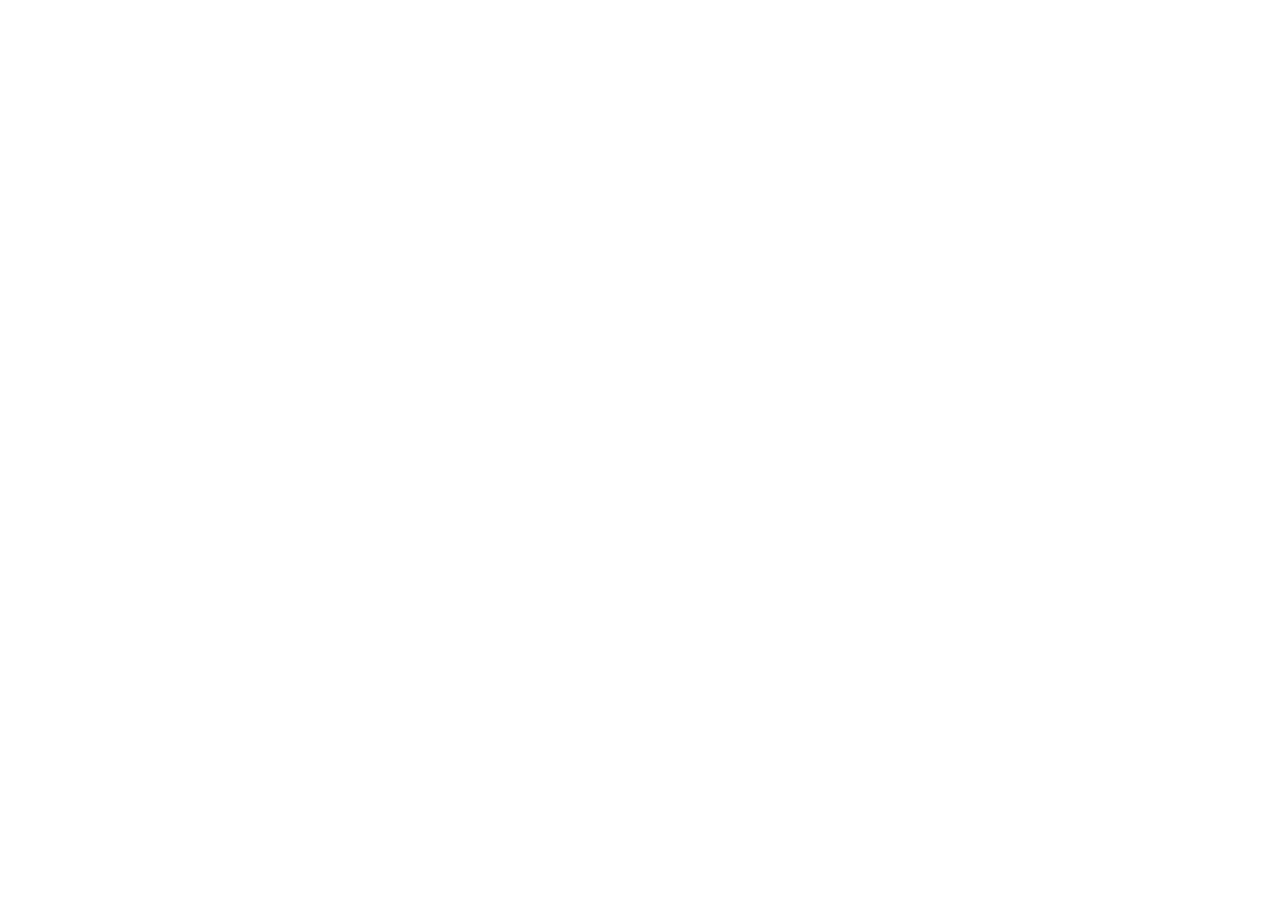
==== tela_login.html @ 497da974 "add os elementos do projeto" ====
<!DOCTYPE html>
<html lang="pt-br">
<head>
    <meta charset="UTF-8">
    <meta name="viewport" content="width=device-width, initial-scale=1.0">
    <link rel="stylesheet" href="stilos/tela_login.css">
    <link rel="shortcut icon" href="favicon.ico" type="image/x-icon">
    <title>tela de login</title>
</head>
<body>
    <form action="get"></form>
</body>
</html>
---- stilos/tela_login.css ----
@charset "utf-8";
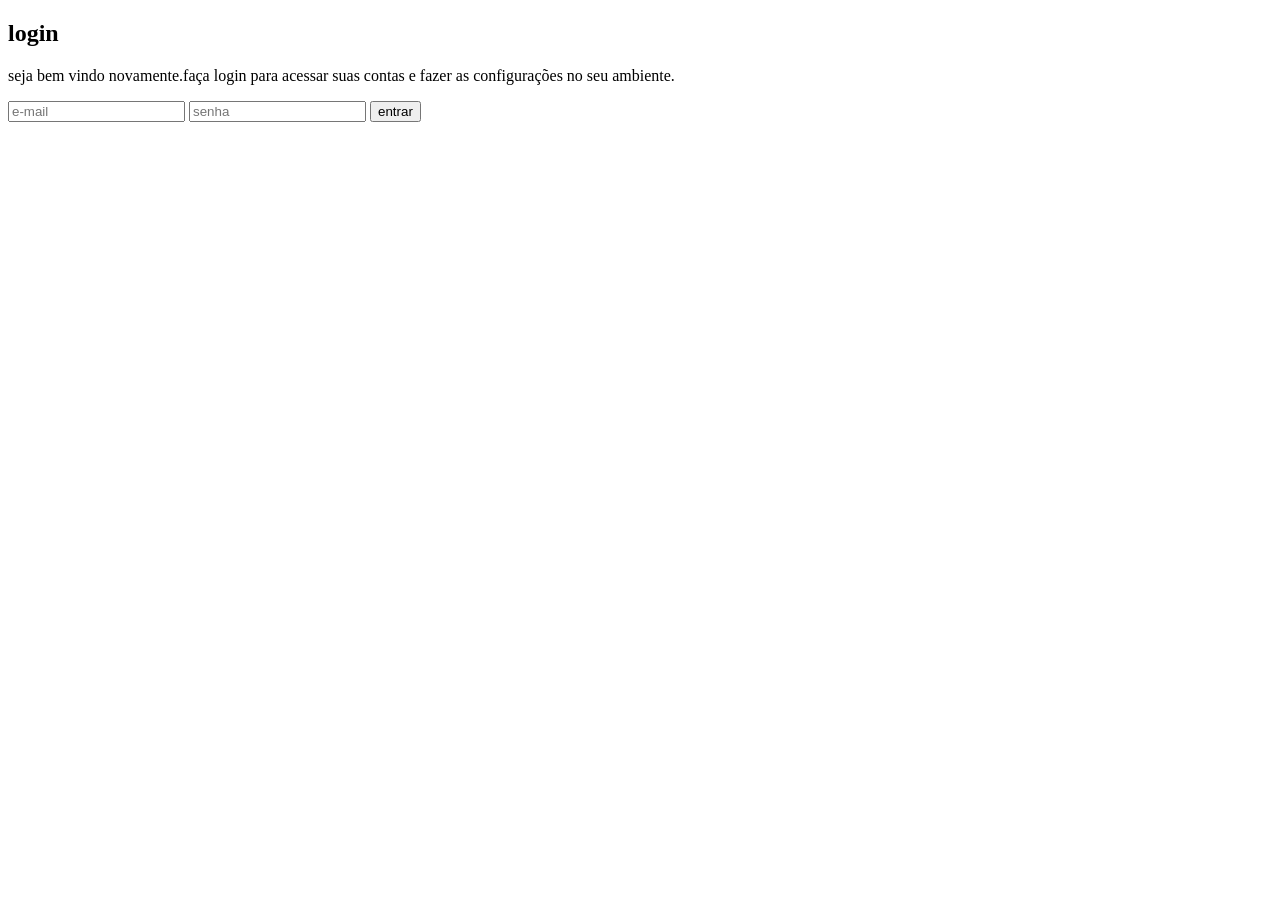
==== commit 86c136ab: "estrutura html criada" ====
--- a/tela_login.html
+++ b/tela_login.html
@@ -8,6 +8,24 @@
     <title>tela de login</title>
 </head>
 <body>
-    <form action="get"></form>
+    <main>
+        <section id="login">
+            <div id="imagem">
+
+            </div id="formulario">
+                <h1>login</h1>
+                <p>seja bem vindo novamente.faça login para acessar suas contas e fazer as configurações no seu ambiente.</p>
+                <form action="login.php" method="post" >
+                    <input type="email" placeholder="e-mail">
+                    <input type="password" placeholder="senha">
+                    <button>entrar</button>
+                    
+                </form>
+
+            <div>
+
+            </div>
+        </section>
+    </main>
 </body>
 </html>
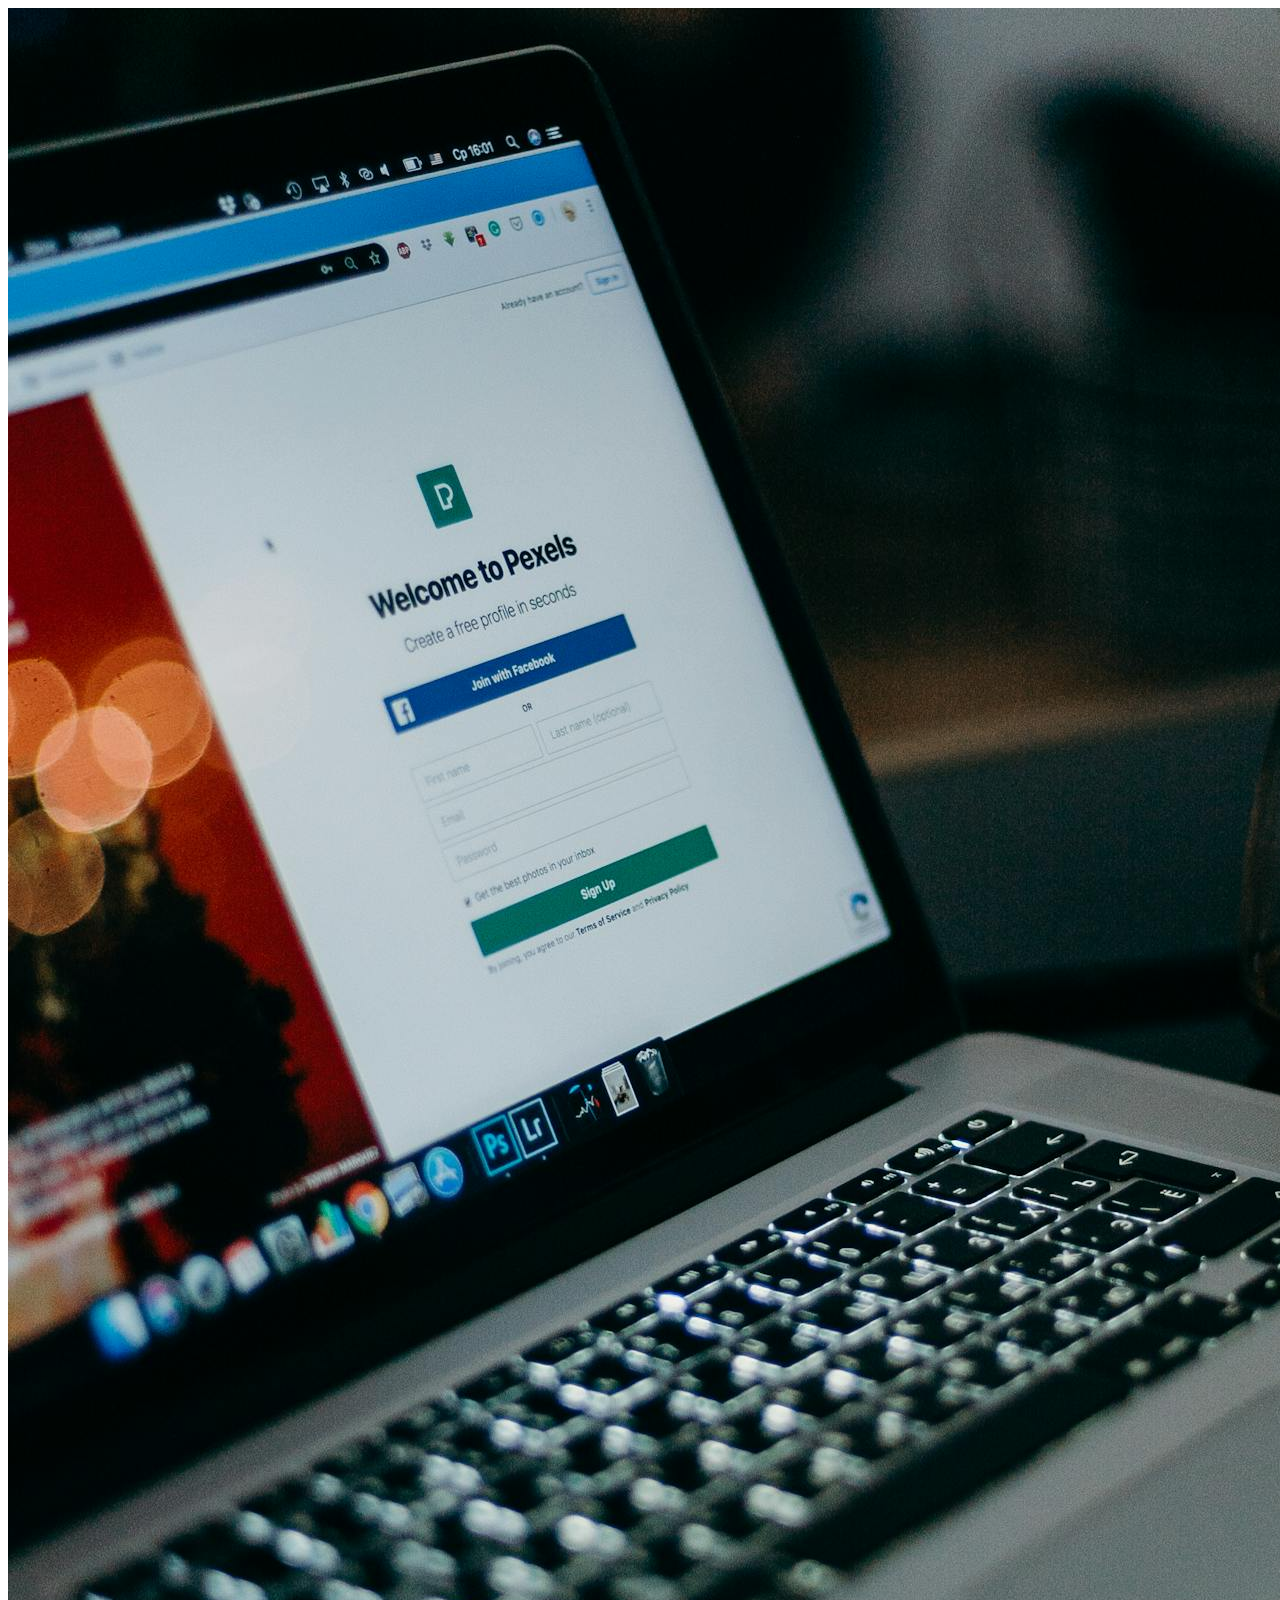
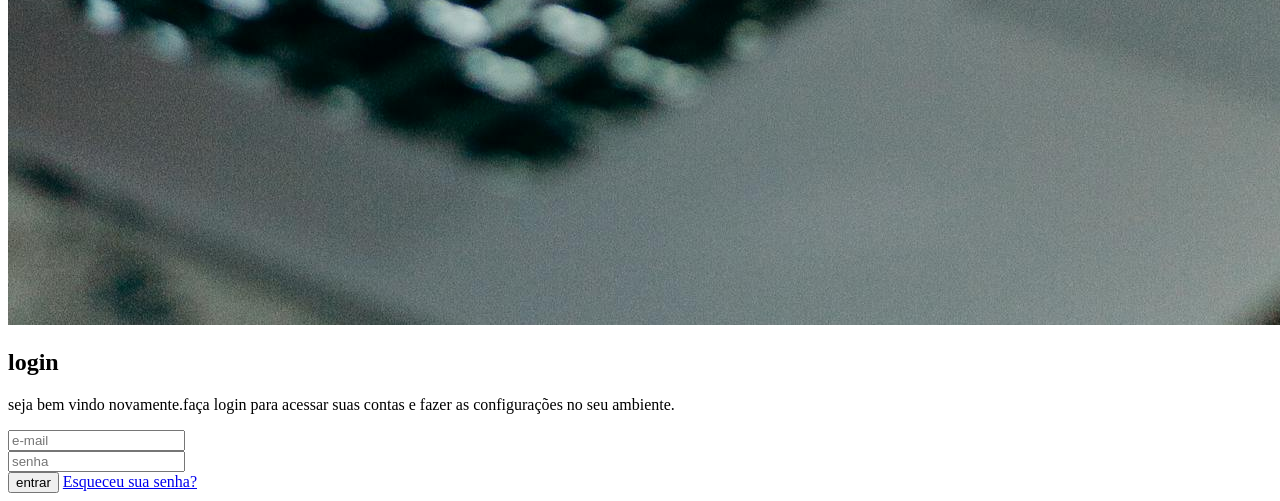
==== commit d5777370: "Update tela_login.html" ====
--- a/tela_login.html
+++ b/tela_login.html
@@ -4,27 +4,27 @@
     <meta charset="UTF-8">
     <meta name="viewport" content="width=device-width, initial-scale=1.0">
     <link rel="stylesheet" href="stilos/tela_login.css">
-    <link rel="shortcut icon" href="favicon.ico" type="image/x-icon">
+    <link rel="shortcut icon" href="favicon.png" type="image/x-icon">
     <title>tela de login</title>
 </head>
 <body>
     <main>
         <section id="login">
             <div id="imagem">
-
+                    <img src="imagens/tela_login.jpg" alt="tela de login">
             </div id="formulario">
                 <h1>login</h1>
                 <p>seja bem vindo novamente.faça login para acessar suas contas e fazer as configurações no seu ambiente.</p>
+                
                 <form action="login.php" method="post" >
-                    <input type="email" placeholder="e-mail">
-                    <input type="password" placeholder="senha">
+                    <input type="email" placeholder="e-mail"><br>
+                    <input type="password" placeholder="senha"><br>
                     <button>entrar</button>
-                    
+                    <a href="#">Esqueceu sua senha?</a>
                 </form>
-
-            <div>
-
-            </div>
+                <div>
+            
+                </div>
         </section>
     </main>
 </body>
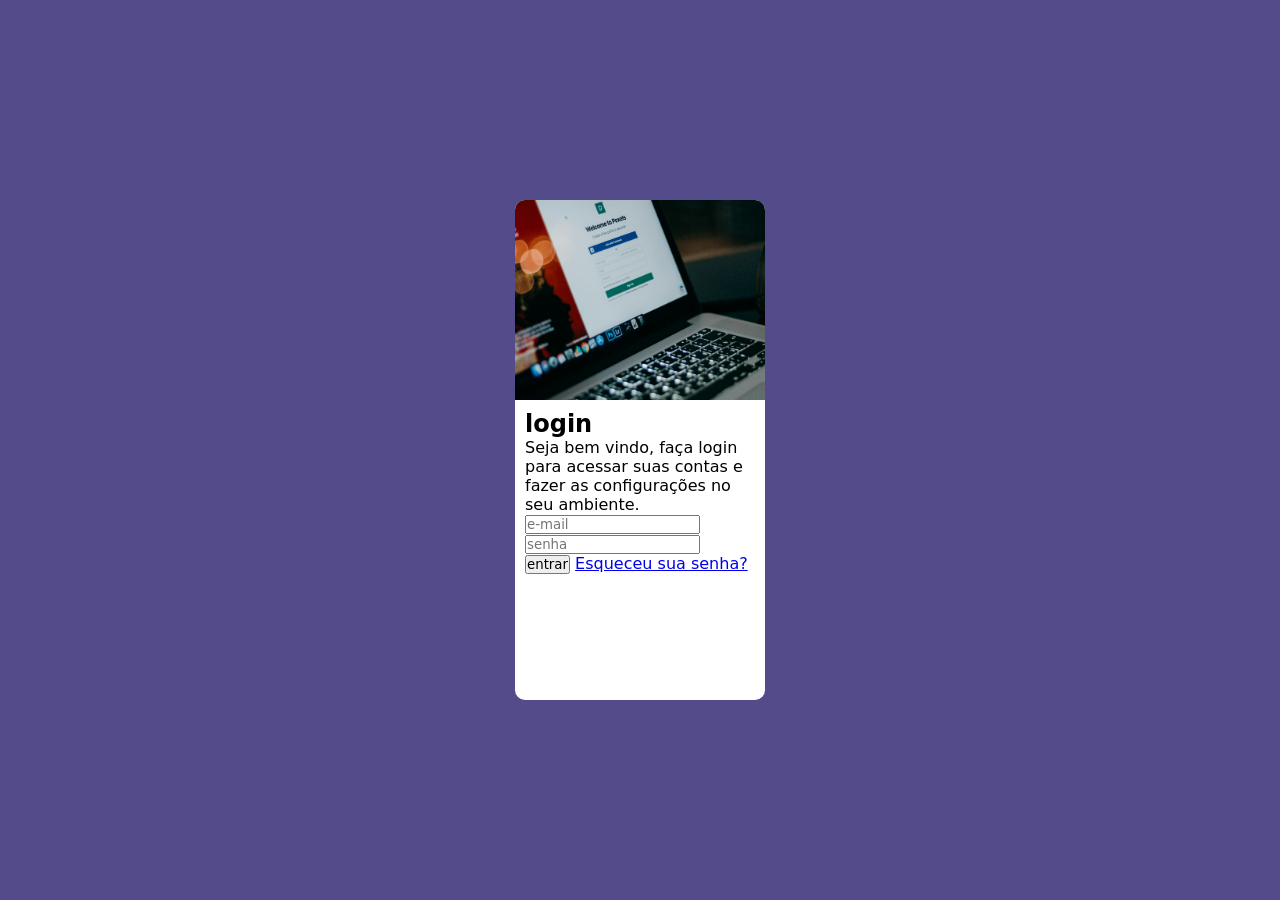
==== commit 380454ce: "update" ====
--- a/tela_login.html
+++ b/tela_login.html
@@ -3,7 +3,7 @@
 <head>
     <meta charset="UTF-8">
     <meta name="viewport" content="width=device-width, initial-scale=1.0">
-    <link rel="stylesheet" href="stilos/tela_login.css">
+    <link rel="stylesheet" href="tela_login.css">
     <link rel="shortcut icon" href="favicon.png" type="image/x-icon">
     <title>tela de login</title>
 </head>
@@ -11,20 +11,21 @@
     <main>
         <section id="login">
             <div id="imagem">
-                    <img src="imagens/tela_login.jpg" alt="tela de login">
-            </div id="formulario">
+                <!--aki vai a imagem-->
+            </div>
+            <div id="formulario">
                 <h1>login</h1>
-                <p>seja bem vindo novamente.faça login para acessar suas contas e fazer as configurações no seu ambiente.</p>
-                
+                <p>Seja bem vindo, faça login para acessar suas contas e fazer as configurações no seu ambiente.</p>
+
                 <form action="login.php" method="post" >
                     <input type="email" placeholder="e-mail"><br>
                     <input type="password" placeholder="senha"><br>
                     <button>entrar</button>
                     <a href="#">Esqueceu sua senha?</a>
                 </form>
-                <div>
+            </div>
             
-                </div>
+            </div>
         </section>
     </main>
 </body>
--- a/tela_login.css
+++ b/tela_login.css
@@ -0,0 +1,47 @@
+@charset "utf-8";
+/*mobile first*/
+*{
+    font-family: system-ui, -apple-system, BlinkMacSystemFont, 'Segoe UI', Roboto, Oxygen, Ubuntu, Cantarell, 'Open Sans', 'Helvetica Neue', sans-serif;
+    margin: 0;
+    padding: 0;
+    box-sizing: border-box;
+}
+
+body,html{
+    background-color: rgb(83, 75, 138);
+    height: 100vh;
+    width: 100vw;
+}
+
+main{
+    position: relative;
+    height: 100vh;
+    width: 100vw;
+
+}
+
+section#login{
+    position: absolute;
+    top: 50%;
+    left: 50%;
+    transform: translate(-50%,-50%);
+    background-color: white;
+    width: 250px;
+    height: 500px;
+    border-radius: 10px;
+}
+
+section#login div#imagem{
+    display:block;
+    background-image:url(imagens/tela_login.jpg); 
+    background-size: cover;
+    background-position:left center;
+    height: 200px;
+    border-radius: 10px 10px 0 0;
+}
+
+div#formulario{
+    display: block;
+    padding: 10px;
+
+}
